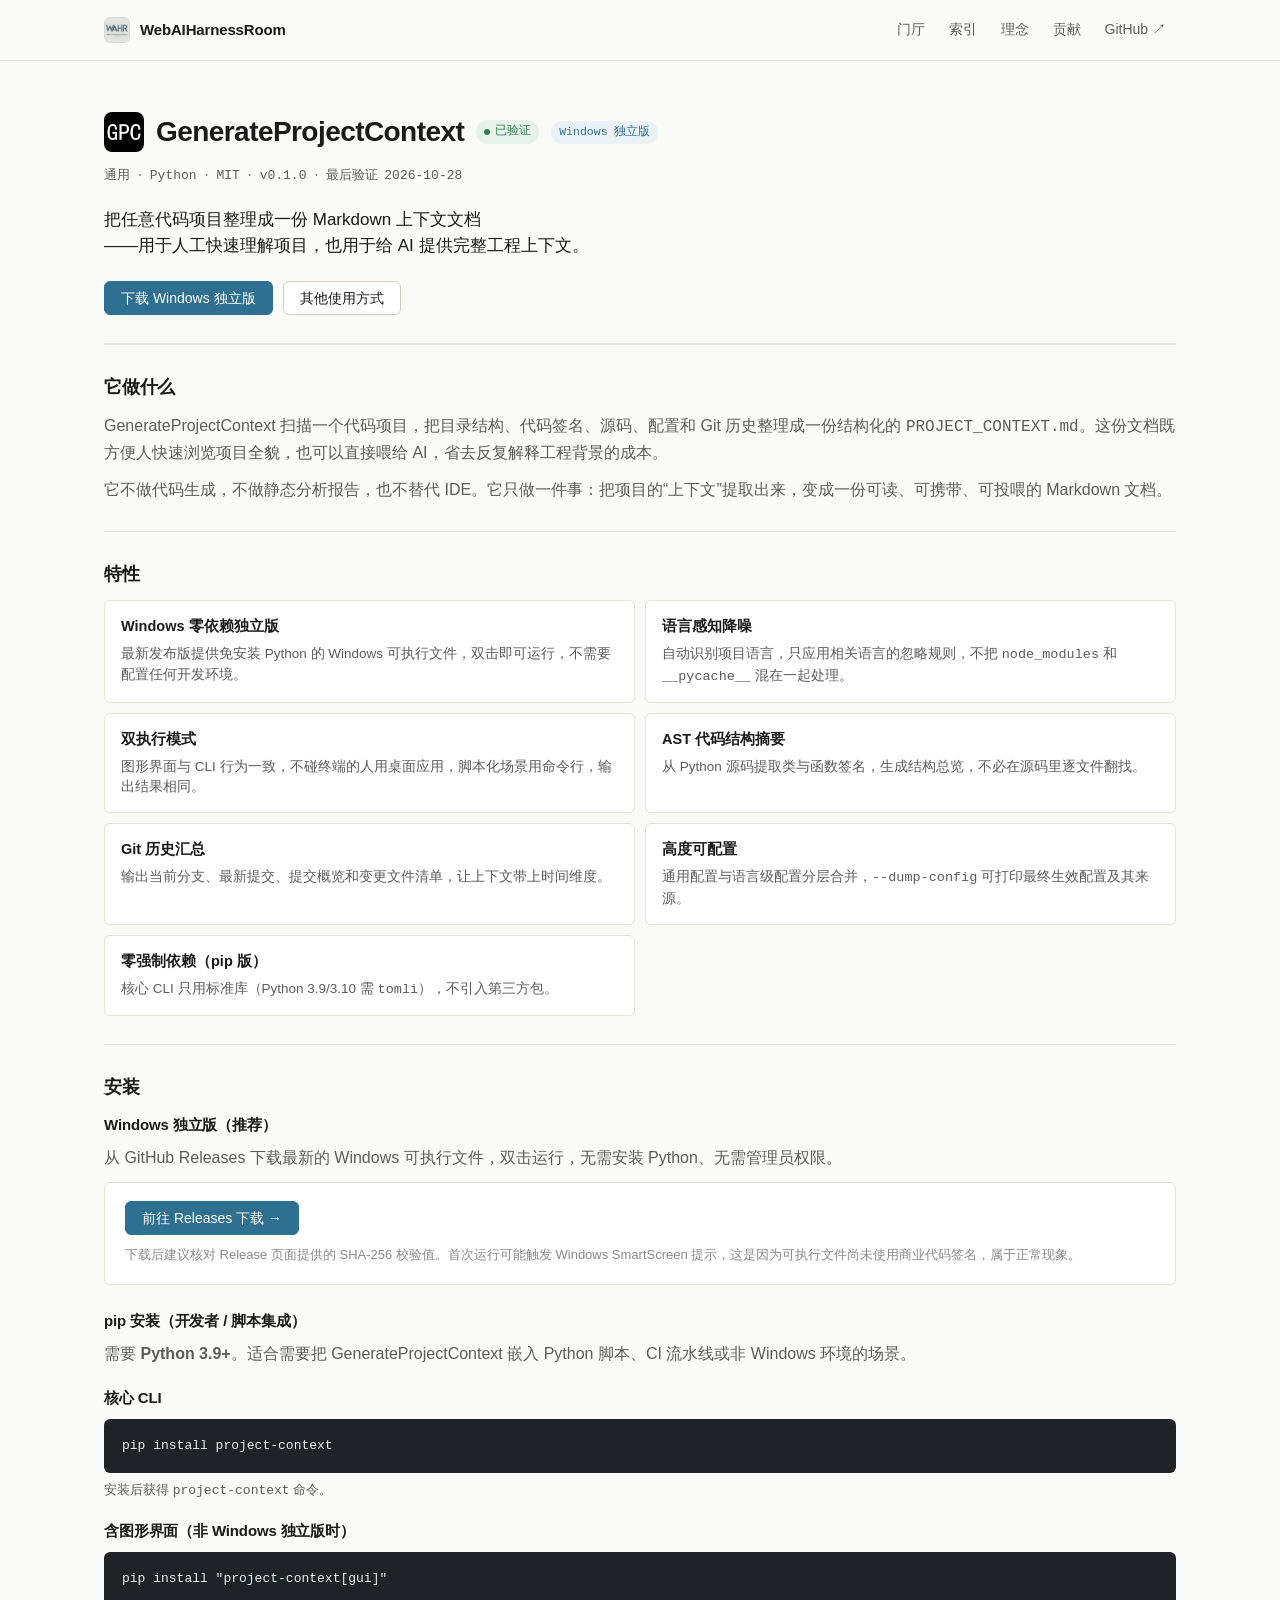
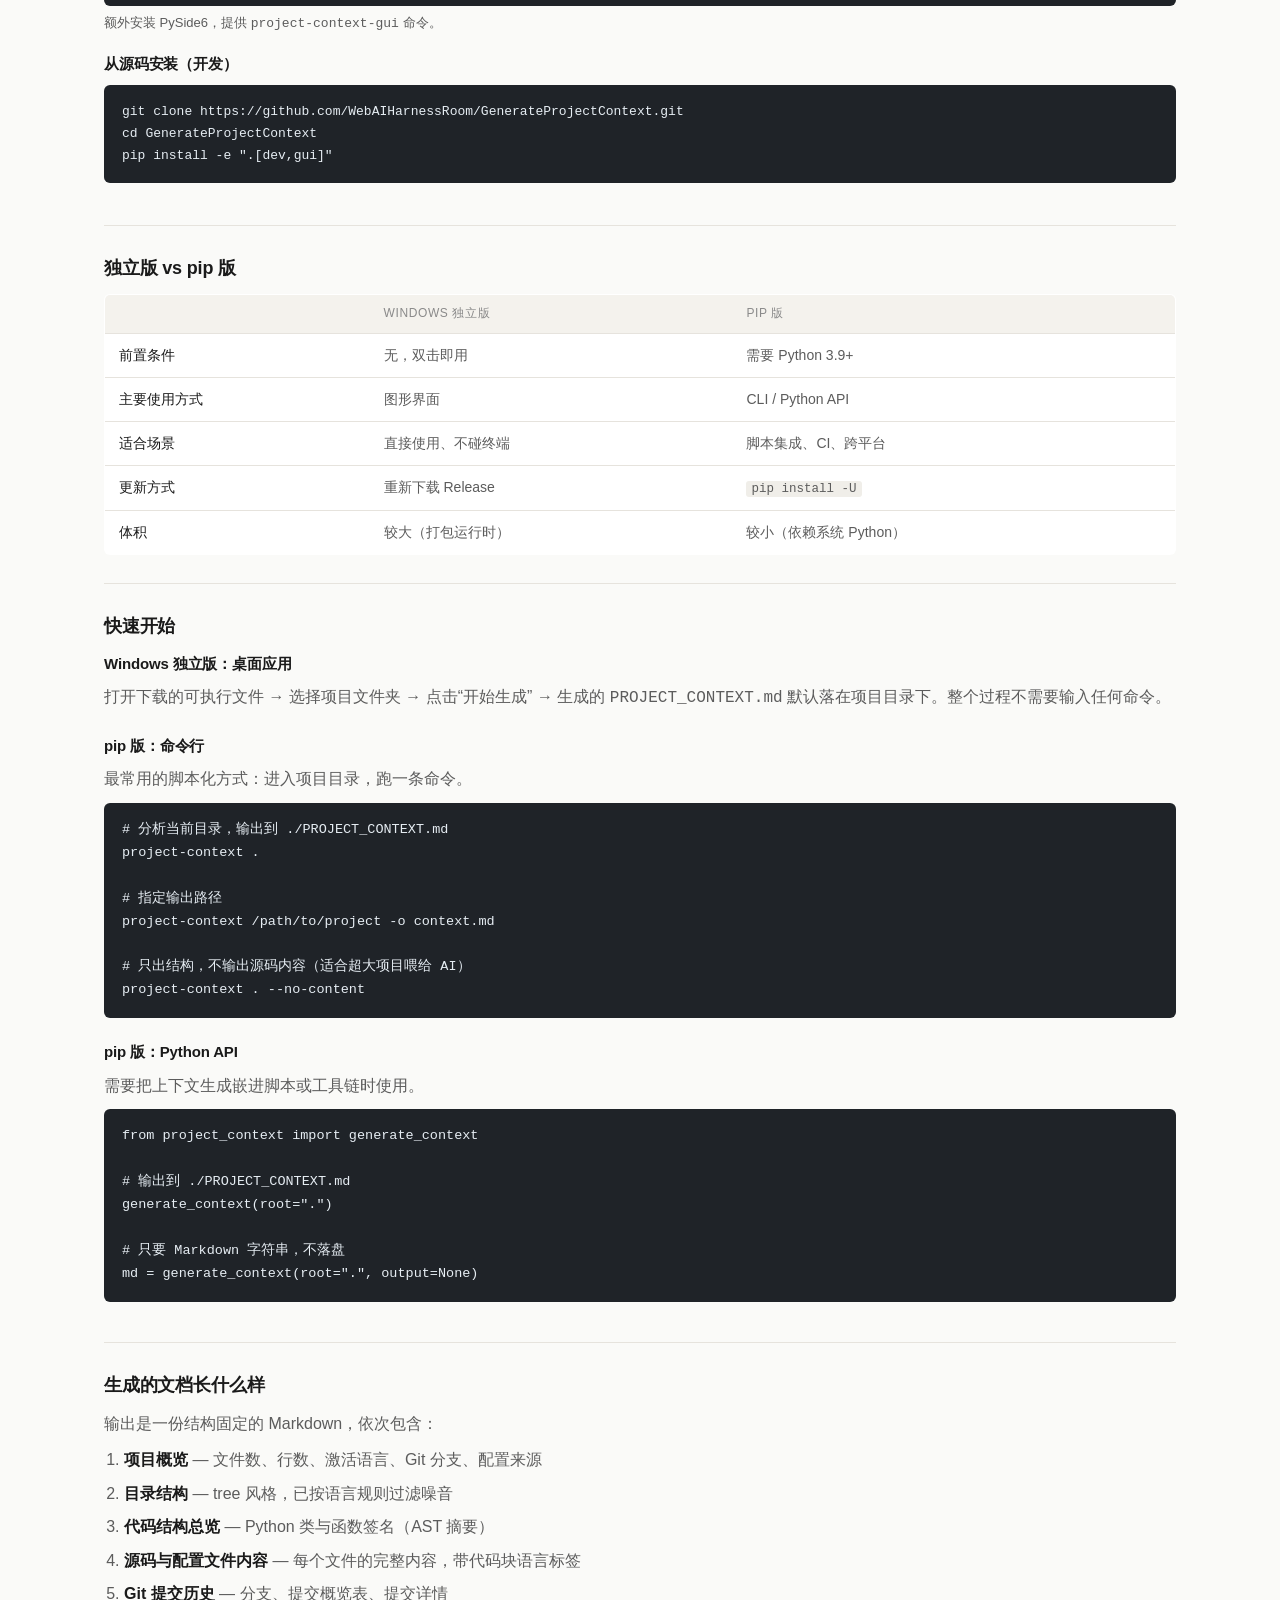
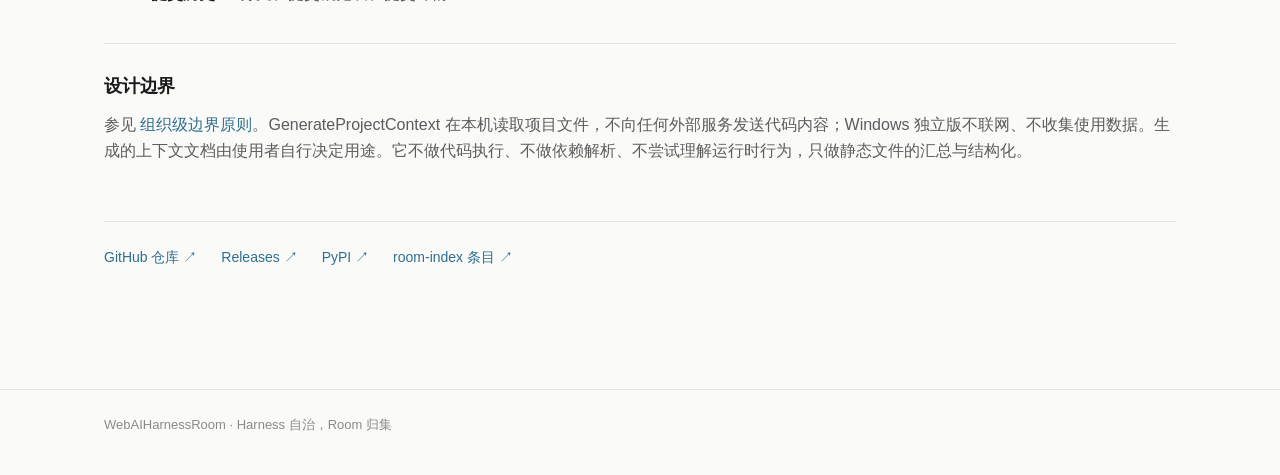
==== harness/generate-project-context/index.html @ 486e535a "门户网站第一版" ====
<!DOCTYPE html>
<html lang="zh-CN" data-base="../../">
<head>
  <meta charset="UTF-8">
  <meta name="viewport" content="width=device-width, initial-scale=1.0">
  <link rel="icon" type="image/png" href="../../assets/img/gpc.png">
  <title>GenerateProjectContext · WebAIHarnessRoom</title>
  <meta name="description" content="把任意代码项目整理成一份 Markdown 上下文文档。提供 Windows 独立版（免 Python，双击即用），也支持 CLI 和 Python API。">
  <link rel="stylesheet" href="../../assets/style.css">
</head>
<body>
  <header class="site-header">
    <div class="container header-inner">
      <a href="../../index.html" class="brand">
        <img src="../../assets/img/wahr.png" alt="" class="brand-icon" width="26" height="26">
        <span>WebAIHarnessRoom</span>
      </a>
      <nav class="site-nav">
        <a href="../../index.html">门厅</a>
        <a href="../../index/index.html">索引</a>
        <a href="../../about/index.html">理念</a>
        <a href="../../contributing/index.html">贡献</a>
        <a href="https://github.com/WebAIHarnessRoom" target="_blank" rel="noopener">GitHub ↗</a>
      </nav>
    </div>
  </header>

  <main class="container detail-page" data-harness-id="generate-project-context">
    <header class="detail-head">
      <div class="detail-title-row">
        <img src="../../assets/img/gpc.png" alt="" class="detail-icon" width="40" height="40">
        <h1>GenerateProjectContext</h1>
        <span class="badge" data-field="status"></span>
        <span class="badge badge-platform">Windows 独立版</span>
      </div>
      <p class="detail-meta">
        <span data-field="target_web_ai">通用</span>
        <span class="sep">·</span>
        <span data-field="language">Python</span>
        <span class="sep">·</span>
        <span data-field="license">MIT</span>
        <span class="sep">·</span>
        <span data-field="version">v0.1.0</span>
        <span class="sep">·</span>
        最后验证 <span data-field="last_verified">2026-10-28</span>
      </p>
      <p class="detail-tagline">把任意代码项目整理成一份 Markdown 上下文文档<br>——用于人工快速理解项目，也用于给 AI 提供完整工程上下文。</p>
      <div class="detail-actions">
        <a href="https://github.com/WebAIHarnessRoom/GenerateProjectContext/releases/latest" target="_blank" rel="noopener" class="btn-primary">下载 Windows 独立版</a>
        <a href="#quickstart" class="btn-secondary">其他使用方式</a>
      </div>
    </header>

    <section class="prose-section">
      <h2>它做什么</h2>
      <p>GenerateProjectContext 扫描一个代码项目，把目录结构、代码签名、源码、配置和 Git 历史整理成一份结构化的 <code>PROJECT_CONTEXT.md</code>。这份文档既方便人快速浏览项目全貌，也可以直接喂给 AI，省去反复解释工程背景的成本。</p>
      <p>它不做代码生成，不做静态分析报告，也不替代 IDE。它只做一件事：把项目的“上下文”提取出来，变成一份可读、可携带、可投喂的 Markdown 文档。</p>
    </section>

    <section class="prose-section">
      <h2>特性</h2>
      <ul class="feature-grid">
        <li>
          <strong>Windows 零依赖独立版</strong>
          <span>最新发布版提供免安装 Python 的 Windows 可执行文件，双击即可运行，不需要配置任何开发环境。</span>
        </li>
        <li>
          <strong>语言感知降噪</strong>
          <span>自动识别项目语言，只应用相关语言的忽略规则，不把 <code>node_modules</code> 和 <code>__pycache__</code> 混在一起处理。</span>
        </li>
        <li>
          <strong>双执行模式</strong>
          <span>图形界面与 CLI 行为一致，不碰终端的人用桌面应用，脚本化场景用命令行，输出结果相同。</span>
        </li>
        <li>
          <strong>AST 代码结构摘要</strong>
          <span>从 Python 源码提取类与函数签名，生成结构总览，不必在源码里逐文件翻找。</span>
        </li>
        <li>
          <strong>Git 历史汇总</strong>
          <span>输出当前分支、最新提交、提交概览和变更文件清单，让上下文带上时间维度。</span>
        </li>
        <li>
          <strong>高度可配置</strong>
          <span>通用配置与语言级配置分层合并，<code>--dump-config</code> 可打印最终生效配置及其来源。</span>
        </li>
        <li>
          <strong>零强制依赖（pip 版）</strong>
          <span>核心 CLI 只用标准库（Python 3.9/3.10 需 <code>tomli</code>），不引入第三方包。</span>
        </li>
      </ul>
    </section>

    <section class="prose-section">
      <h2>安装</h2>

      <h3>Windows 独立版（推荐）</h3>
      <p>从 GitHub Releases 下载最新的 Windows 可执行文件，双击运行，无需安装 Python、无需管理员权限。</p>
      <div class="download-block">
        <a href="https://github.com/WebAIHarnessRoom/GenerateProjectContext/releases/latest" target="_blank" rel="noopener" class="btn-primary">前往 Releases 下载 →</a>
        <p class="install-note">下载后建议核对 Release 页面提供的 SHA-256 校验值。首次运行可能触发 Windows SmartScreen 提示，这是因为可执行文件尚未使用商业代码签名，属于正常现象。</p>
      </div>

      <h3>pip 安装（开发者 / 脚本集成）</h3>
      <p>需要 <strong>Python 3.9+</strong>。适合需要把 GenerateProjectContext 嵌入 Python 脚本、CI 流水线或非 Windows 环境的场景。</p>
      <div class="install-options">
        <div class="install-option">
          <h3>核心 CLI</h3>
          <pre class="code-block"><code>pip install project-context</code></pre>
          <p class="install-note">安装后获得 <code>project-context</code> 命令。</p>
        </div>
        <div class="install-option">
          <h3>含图形界面（非 Windows 独立版时）</h3>
          <pre class="code-block"><code>pip install "project-context[gui]"</code></pre>
          <p class="install-note">额外安装 PySide6，提供 <code>project-context-gui</code> 命令。</p>
        </div>
        <div class="install-option">
          <h3>从源码安装（开发）</h3>
          <pre class="code-block"><code>git clone https://github.com/WebAIHarnessRoom/GenerateProjectContext.git
cd GenerateProjectContext
pip install -e ".[dev,gui]"</code></pre>
        </div>
      </div>
    </section>

    <section class="prose-section compare-section">
      <h2>独立版 vs pip 版</h2>
      <table class="compare-table">
        <thead>
          <tr><th></th><th>Windows 独立版</th><th>pip 版</th></tr>
        </thead>
        <tbody>
          <tr><td>前置条件</td><td>无，双击即用</td><td>需要 Python 3.9+</td></tr>
          <tr><td>主要使用方式</td><td>图形界面</td><td>CLI / Python API</td></tr>
          <tr><td>适合场景</td><td>直接使用、不碰终端</td><td>脚本集成、CI、跨平台</td></tr>
          <tr><td>更新方式</td><td>重新下载 Release</td><td><code>pip install -U</code></td></tr>
          <tr><td>体积</td><td>较大（打包运行时）</td><td>较小（依赖系统 Python）</td></tr>
        </tbody>
      </table>
    </section>

    <section class="prose-section" id="quickstart">
      <h2>快速开始</h2>

      <h3>Windows 独立版：桌面应用</h3>
      <p>打开下载的可执行文件 → 选择项目文件夹 → 点击“开始生成” → 生成的 <code>PROJECT_CONTEXT.md</code> 默认落在项目目录下。整个过程不需要输入任何命令。</p>

      <h3>pip 版：命令行</h3>
      <p>最常用的脚本化方式：进入项目目录，跑一条命令。</p>
      <pre class="code-block"><code># 分析当前目录，输出到 ./PROJECT_CONTEXT.md
project-context .

# 指定输出路径
project-context /path/to/project -o context.md

# 只出结构，不输出源码内容（适合超大项目喂给 AI）
project-context . --no-content</code></pre>

      <h3>pip 版：Python API</h3>
      <p>需要把上下文生成嵌进脚本或工具链时使用。</p>
      <pre class="code-block"><code>from project_context import generate_context

# 输出到 ./PROJECT_CONTEXT.md
generate_context(root=".")

# 只要 Markdown 字符串，不落盘
md = generate_context(root=".", output=None)</code></pre>
    </section>

    <section class="prose-section">
      <h2>生成的文档长什么样</h2>
      <p>输出是一份结构固定的 Markdown，依次包含：</p>
      <ol class="output-structure">
        <li><strong>项目概览</strong> — 文件数、行数、激活语言、Git 分支、配置来源</li>
        <li><strong>目录结构</strong> — tree 风格，已按语言规则过滤噪音</li>
        <li><strong>代码结构总览</strong> — Python 类与函数签名（AST 摘要）</li>
        <li><strong>源码与配置文件内容</strong> — 每个文件的完整内容，带代码块语言标签</li>
        <li><strong>Git 提交历史</strong> — 分支、提交概览表、提交详情</li>
      </ol>
    </section>

    <section class="prose-section">
      <h2>设计边界</h2>
      <p>参见 <a href="../../about/index.html#boundary">组织级边界原则</a>。GenerateProjectContext 在本机读取项目文件，不向任何外部服务发送代码内容；Windows 独立版不联网、不收集使用数据。生成的上下文文档由使用者自行决定用途。它不做代码执行、不做依赖解析、不尝试理解运行时行为，只做静态文件的汇总与结构化。</p>
    </section>

    <footer class="detail-footer">
      <a href="https://github.com/WebAIHarnessRoom/GenerateProjectContext" target="_blank" rel="noopener">GitHub 仓库 ↗</a>
      <a href="https://github.com/WebAIHarnessRoom/GenerateProjectContext/releases/latest" target="_blank" rel="noopener">Releases ↗</a>
      <a href="https://pypi.org/project/project-context/" target="_blank" rel="noopener">PyPI ↗</a>
      <a href="https://github.com/WebAIHarnessRoom/room-index" target="_blank" rel="noopener">room-index 条目 ↗</a>
    </footer>
  </main>

  <footer class="site-footer">
    <div class="container"><p>WebAIHarnessRoom · Harness 自治，Room 归集</p></div>
  </footer>

  <script src="../../assets/data.js"></script>
  <script src="../../assets/app.js"></script>
</body>
</html>
---- assets/style.css ----
/* ===== Tokens ===== */
:root {
  --bg: #FAFAF8;
  --surface: #FFFFFF;
  --text: #1A1A1A;
  --text-muted: #5C5C5C;
  --text-faint: #8A8A8A;
  --border: #E6E3DD;
  --border-strong: #D2CEC6;
  --accent: #2F6F8F;
  --accent-hover: #245A75;
  --accent-soft: #EAF2F6;
  --status-verified: #2E7D4F;
  --status-verified-bg: #E7F2EB;
  --status-pending: #9A6B00;
  --status-pending-bg: #FBF1DD;
  --status-experimental: #4F6070;
  --status-experimental-bg: #E9EDF0;
  --mono: ui-monospace, SFMono-Regular, "SF Mono", Menlo, Consolas, "Liberation Mono", monospace;
  --sans: -apple-system, BlinkMacSystemFont, "Segoe UI", "PingFang SC", "Hiragino Sans GB", "Microsoft YaHei", Roboto, "Helvetica Neue", Arial, sans-serif;
  --max-width: 1120px;
  --radius: 6px;
}

/* ===== Reset ===== */
*, *::before, *::after { box-sizing: border-box; }
html { -webkit-text-size-adjust: 100%; }
body {
  margin: 0;
  background: var(--bg);
  color: var(--text);
  font-family: var(--sans);
  font-size: 16px;
  line-height: 1.65;
  -webkit-font-smoothing: antialiased;
}
a { color: var(--accent); text-decoration: none; }
a:hover { color: var(--accent-hover); text-decoration: underline; text-underline-offset: 2px; }
code { font-family: var(--mono); }

.container {
  max-width: var(--max-width);
  margin: 0 auto;
  padding: 0 24px;
}

/* ===== Header ===== */
.site-header { border-bottom: 1px solid var(--border); background: var(--bg); }
.header-inner {
  display: flex;
  align-items: center;
  justify-content: space-between;
  height: 60px;
  gap: 24px;
}
.brand {
  font-weight: 600;
  font-size: 15px;
  color: var(--text);
  letter-spacing: -0.01em;
}
.brand:hover { color: var(--text); text-decoration: none; }
.site-nav { display: flex; align-items: center; gap: 4px; font-size: 14px; }
.site-nav a {
  color: var(--text-muted);
  padding: 6px 10px;
  border-radius: var(--radius);
}
.site-nav a:hover { color: var(--text); background: rgba(0,0,0,0.035); text-decoration: none; }
.site-nav a[aria-current="page"] { color: var(--text); font-weight: 500; }

/* ===== Hero ===== */
.hero { padding: 56px 0 32px; }
.hero h1 {
  font-size: 30px;
  line-height: 1.3;
  letter-spacing: -0.02em;
  margin: 0 0 8px;
  font-weight: 650;
}
.hero-sub { margin: 0; color: var(--text-muted); font-size: 16px; max-width: 640px; }

/* ===== Status bar ===== */
.status-bar {
  display: grid;
  grid-template-columns: repeat(3, 1fr);
  border: 1px solid var(--border);
  border-radius: var(--radius);
  background: var(--surface);
  margin-bottom: 40px;
  overflow: hidden;
}
.status-item { padding: 16px 20px; border-right: 1px solid var(--border); }
.status-item:last-child { border-right: none; }
.status-value {
  font-family: var(--mono);
  font-size: 20px;
  font-weight: 600;
  color: var(--text);
  display: block;
  line-height: 1.2;
}
.status-label {
  font-size: 12px;
  color: var(--text-faint);
  text-transform: uppercase;
  letter-spacing: 0.06em;
  display: block;
  margin-top: 4px;
}

/* ===== Prose section ===== */
.prose-section { padding: 28px 0; border-top: 1px solid var(--border); }
.prose-section h2 { font-size: 18px; font-weight: 600; margin: 0 0 10px; letter-spacing: -0.01em; }
.prose-section p { margin: 0 0 10px; color: var(--text-muted); }
.prose-section p:last-child { margin-bottom: 0; }

/* ===== Harness card ===== */
.home-cards { display: grid; gap: 12px; margin-bottom: 8px; }
.harness-card {
  display: block;
  padding: 18px 20px;
  background: var(--surface);
  border: 1px solid var(--border);
  border-radius: var(--radius);
  color: var(--text);
  transition: border-color 0.15s;
}
.harness-card:hover { border-color: var(--border-strong); text-decoration: none; color: var(--text); }
.harness-card-head {
  display: flex;
  align-items: center;
  justify-content: space-between;
  gap: 12px;
  margin-bottom: 6px;
}
.harness-card-name { font-weight: 600; font-size: 16px; }
.harness-card-meta {
  font-family: var(--mono);
  font-size: 12.5px;
  color: var(--text-faint);
  display: flex;
  gap: 10px;
  margin-bottom: 8px;
}
.harness-card-tagline { color: var(--text-muted); font-size: 14.5px; margin: 0 0 10px; }
.harness-card-link { font-size: 13.5px; color: var(--accent); }
.harness-card:hover .harness-card-link { color: var(--accent-hover); }

/* ===== Badges ===== */
.badge {
  display: inline-flex;
  align-items: center;
  gap: 5px;
  font-size: 12px;
  font-family: var(--mono);
  padding: 2px 8px;
  border-radius: 999px;
  white-space: nowrap;
  font-weight: 500;
}
.badge::before { content: ""; width: 6px; height: 6px; border-radius: 50%; background: currentColor; }
.badge-verified { color: var(--status-verified); background: var(--status-verified-bg); }
.badge-pending { color: var(--status-pending); background: var(--status-pending-bg); }
.badge-experimental { color: var(--status-experimental); background: var(--status-experimental-bg); }

/* ===== Quick links ===== */
.quick-links { display: grid; grid-template-columns: repeat(3, 1fr); gap: 12px; padding: 32px 0 56px; }
.quick-link {
  display: flex;
  flex-direction: column;
  gap: 4px;
  padding: 16px 18px;
  background: var(--surface);
  border: 1px solid var(--border);
  border-radius: var(--radius);
  color: var(--text);
}
.quick-link:hover { border-color: var(--border-strong); text-decoration: none; color: var(--text); }
.quick-link-title { font-weight: 550; font-size: 14.5px; }
.quick-link-desc { font-size: 13px; color: var(--text-faint); }

/* ===== Page head ===== */
.page-head { padding: 48px 0 20px; }
.page-head h1 { font-size: 26px; letter-spacing: -0.02em; margin: 0 0 12px; font-weight: 650; }
.status-legend { display: flex; flex-wrap: wrap; align-items: center; gap: 8px; margin: 0; }
.legend-note { font-size: 13px; color: var(--text-faint); }

/* ===== Filters ===== */
.filters { display: flex; gap: 10px; margin-bottom: 16px; flex-wrap: wrap; }
.filters input[type="search"] {
  flex: 1 1 260px;
  padding: 8px 12px;
  border: 1px solid var(--border);
  border-radius: var(--radius);
  background: var(--surface);
  font: inherit;
  font-size: 14px;
  color: var(--text);
}
.filters input[type="search"]:focus,
.filters select:focus { outline: 2px solid var(--accent-soft); border-color: var(--accent); }
.filters select {
  padding: 8px 12px;
  border: 1px solid var(--border);
  border-radius: var(--radius);
  background: var(--surface);
  font: inherit;
  font-size: 14px;
  color: var(--text);
}

/* ===== Index table ===== */
.index-table {
  width: 100%;
  border-collapse: collapse;
  font-size: 14.5px;
  background: var(--surface);
  border: 1px solid var(--border);
  border-radius: var(--radius);
  overflow: hidden;
}
.index-table th {
  text-align: left;
  font-weight: 500;
  font-size: 12px;
  color: var(--text-faint);
  text-transform: uppercase;
  letter-spacing: 0.05em;
  padding: 10px 14px;
  border-bottom: 1px solid var(--border);
  background: #F4F2ED;
}
.index-table td { padding: 12px 14px; border-bottom: 1px solid var(--border); vertical-align: top; }
.index-table tr:last-child td { border-bottom: none; }
.index-table .col-name { font-weight: 550; }
.index-table .col-name a { color: var(--text); }
.index-table .col-date { font-family: var(--mono); font-size: 13px; color: var(--text-muted); white-space: nowrap; }
.index-table .col-desc { color: var(--text-muted); }

/* ===== View toggle ===== */
.view-toggle { display: flex; gap: 4px; justify-content: flex-end; margin-top: 12px; }
.toggle-btn {
  font: inherit;
  font-size: 13px;
  padding: 5px 12px;
  border: 1px solid var(--border);
  background: var(--surface);
  color: var(--text-muted);
  border-radius: var(--radius);
  cursor: pointer;
}
.toggle-btn.active { background: var(--text); color: #fff; border-color: var(--text); }
.empty-state { text-align: center; color: var(--text-faint); padding: 32px 0; font-size: 14px; }
.index-cards { display: grid; gap: 12px; }

/* ===== Detail page ===== */
.detail-page { padding-bottom: 24px; }
.detail-head { padding: 48px 0 28px; border-bottom: 1px solid var(--border); }
.detail-title-row { display: flex; align-items: center; gap: 12px; flex-wrap: wrap; }
.detail-title-row h1 { font-size: 28px; letter-spacing: -0.02em; margin: 0; font-weight: 650; }
.detail-meta {
  font-family: var(--mono);
  font-size: 13px;
  color: var(--text-muted);
  margin: 10px 0 0;
  display: flex;
  flex-wrap: wrap;
  gap: 6px;
  align-items: center;
}
.detail-meta .sep { color: var(--text-faint); }
.detail-tagline { margin: 20px 0 0; font-size: 17px; color: var(--text); max-width: 720px; line-height: 1.55; }
.detail-footer {
  display: flex;
  gap: 24px;
  padding: 24px 0 56px;
  border-top: 1px solid var(--border);
  font-size: 14px;
  margin-top: 28px;
}

/* ===== Code block ===== */
.code-block {
  background: #1F2328;
  color: #E6EDF3;
  font-family: var(--mono);
  font-size: 13.5px;
  line-height: 1.7;
  padding: 16px 18px;
  border-radius: var(--radius);
  overflow-x: auto;
  margin: 0 0 12px;
}
.code-block code { font-family: inherit; }

/* ===== Prose page ===== */
.prose-page { padding: 48px 24px 56px; max-width: 760px; }
.prose-page h1 { font-size: 28px; letter-spacing: -0.02em; margin: 0 0 28px; font-weight: 650; }
.prose-page section { margin-bottom: 36px; }
.prose-page h2 { font-size: 18px; font-weight: 600; margin: 0 0 12px; letter-spacing: -0.01em; }
.prose-page p { color: var(--text-muted); margin: 0 0 10px; }
.principle-list { margin: 0; padding-left: 20px; color: var(--text-muted); }
.principle-list li { margin-bottom: 10px; }
.principle-list strong { color: var(--text); font-weight: 600; }

/* ===== Boundary block ===== */
.boundary-block {
  background: var(--surface);
  border: 1px solid var(--border);
  border-left: 3px solid var(--status-pending);
  border-radius: var(--radius);
  padding: 20px 22px;
}
.boundary-block h2 { color: var(--text); }
.boundary-block p { color: var(--text-muted); }

/* ===== Status definitions ===== */
.status-definitions { margin: 0; }
.status-definitions dt { margin-top: 14px; }
.status-definitions dt:first-child { margin-top: 0; }
.status-definitions dd { margin: 6px 0 0; color: var(--text-muted); font-size: 14.5px; }

/* ===== Field table ===== */
.field-table { width: 100%; border-collapse: collapse; font-size: 14px; margin-top: 12px; }
.field-table th, .field-table td { text-align: left; padding: 8px 12px; border-bottom: 1px solid var(--border); }
.field-table th {
  font-weight: 500;
  font-size: 12px;
  color: var(--text-faint);
  text-transform: uppercase;
  letter-spacing: 0.05em;
}
.field-table code { font-family: var(--mono); font-size: 12.5px; background: #F0EEE9; padding: 1px 5px; border-radius: 3px; }

/* ===== Footer ===== */
.site-footer { border-top: 1px solid var(--border); padding: 24px 0 40px; margin-top: 40px; }
.site-footer p { margin: 0; font-size: 13px; color: var(--text-faint); }

/* ===== Responsive ===== */
@media (max-width: 720px) {
  .header-inner { height: auto; padding: 14px 0; flex-direction: column; align-items: flex-start; gap: 10px; }
  .site-nav { flex-wrap: wrap; }
  .hero { padding: 36px 0 24px; }
  .hero h1 { font-size: 24px; }
  .status-bar { grid-template-columns: 1fr; }
  .status-item { border-right: none; border-bottom: 1px solid var(--border); }
  .status-item:last-child { border-bottom: none; }
  .quick-links { grid-template-columns: 1fr; }
  .index-table { display: block; overflow-x: auto; white-space: nowrap; }
  .detail-title-row h1 { font-size: 23px; }
}

/* ===== Detail actions ===== */
.detail-actions {
  display: flex;
  gap: 10px;
  margin-top: 22px;
  flex-wrap: wrap;
}
.btn-primary,
.btn-secondary {
  display: inline-flex;
  align-items: center;
  padding: 9px 16px;
  border-radius: var(--radius);
  font-size: 14px;
  font-weight: 500;
  line-height: 1;
}
.btn-primary {
  background: var(--accent);
  color: #fff;
  border: 1px solid var(--accent);
}
.btn-primary:hover {
  background: var(--accent-hover);
  border-color: var(--accent-hover);
  color: #fff;
  text-decoration: none;
}
.btn-secondary {
  background: var(--surface);
  color: var(--text);
  border: 1px solid var(--border-strong);
}
.btn-secondary:hover {
  border-color: var(--text-faint);
  color: var(--text);
  text-decoration: none;
}

/* ===== Feature grid ===== */
.feature-grid {
  list-style: none;
  padding: 0;
  margin: 0;
  display: grid;
  grid-template-columns: repeat(2, 1fr);
  gap: 10px;
}
.feature-grid li {
  background: var(--surface);
  border: 1px solid var(--border);
  border-radius: var(--radius);
  padding: 14px 16px;
  display: flex;
  flex-direction: column;
  gap: 5px;
}
.feature-grid li strong {
  font-size: 14.5px;
  font-weight: 600;
  color: var(--text);
}
.feature-grid li span {
  font-size: 13.5px;
  color: var(--text-muted);
  line-height: 1.55;
}

/* ===== Install options ===== */
.install-options {
  display: grid;
  gap: 14px;
  margin-top: 14px;
}
.install-option h3 {
  font-size: 14px;
  font-weight: 600;
  margin: 0 0 8px;
  color: var(--text);
}
.install-option .code-block {
  margin-bottom: 6px;
  font-size: 13px;
}
.install-note {
  margin: 0;
  font-size: 13px;
  color: var(--text-faint);
}

/* ===== Quickstart subheads ===== */
.prose-section h3 {
  font-size: 15px;
  font-weight: 600;
  margin: 22px 0 8px;
  color: var(--text);
  letter-spacing: -0.01em;
}
.prose-section h3:first-of-type { margin-top: 4px; }

/* ===== Output structure ===== */
.output-structure {
  margin: 0;
  padding-left: 20px;
  color: var(--text-muted);
}
.output-structure li {
  margin-bottom: 8px;
  line-height: 1.6;
}
.output-structure li strong {
  color: var(--text);
  font-weight: 600;
}

/* ===== Detail footer 扩展 ===== */
.detail-footer {
  flex-wrap: wrap;
  gap: 16px 24px;
}

/* ===== Responsive ===== */
@media (max-width: 720px) {
  .feature-grid { grid-template-columns: 1fr; }
  .detail-actions { flex-direction: column; align-items: stretch; }
  .btn-primary, .btn-secondary { justify-content: center; }
}

/* ===== Platform badge ===== */
.badge-platform {
  color: var(--accent);
  background: var(--accent-soft);
  font-family: var(--mono);
  font-size: 11.5px;
}
.badge-platform::before { display: none; }

/* ===== Download block ===== */
.download-block {
  background: var(--surface);
  border: 1px solid var(--border);
  border-radius: var(--radius);
  padding: 18px 20px;
  margin: 10px 0 24px;
}
.download-block .btn-primary {
  display: inline-flex;
  margin-bottom: 10px;
}
.download-block .install-note {
  margin: 0;
  font-size: 13px;
  color: var(--text-faint);
  line-height: 1.6;
}

/* ===== Compare table ===== */
.compare-section { margin-top: 8px; }
.compare-table {
  width: 100%;
  border-collapse: collapse;
  font-size: 14px;
  background: var(--surface);
  border: 1px solid var(--border);
  border-radius: var(--radius);
  overflow: hidden;
  margin-top: 10px;
}
.compare-table th {
  text-align: left;
  font-weight: 500;
  font-size: 12px;
  color: var(--text-faint);
  text-transform: uppercase;
  letter-spacing: 0.05em;
  padding: 9px 14px;
  border-bottom: 1px solid var(--border);
  background: #F4F2ED;
}
.compare-table td {
  padding: 10px 14px;
  border-bottom: 1px solid var(--border);
  color: var(--text-muted);
}
.compare-table tr:last-child td { border-bottom: none; }
.compare-table td:first-child {
  color: var(--text);
  font-weight: 500;
  white-space: nowrap;
}
.compare-table code {
  font-family: var(--mono);
  font-size: 12.5px;
  background: #F0EEE9;
  padding: 1px 5px;
  border-radius: 3px;
}

/* ===== Responsive ===== */
@media (max-width: 720px) {
  .compare-table { display: block; overflow-x: auto; white-space: nowrap; }
  .download-block .btn-primary { width: 100%; justify-content: center; }
}

/* ===== Brand icon ===== */
.brand {
  display: inline-flex;
  align-items: center;
  gap: 10px;
}
.brand-icon {
  width: 26px;
  height: 26px;
  border-radius: 6px;
  flex-shrink: 0;
  display: block;
  object-fit: contain;
}

/* ===== Harness card icon ===== */
.harness-card-head {
  gap: 10px;
}
.harness-card-head .harness-card-name {
  flex: 1;
  min-width: 0;
}
.card-icon {
  width: 32px;
  height: 32px;
  border-radius: 6px;
  flex-shrink: 0;
  display: block;
  object-fit: contain;
}

/* ===== Detail icon ===== */
.detail-icon {
  width: 40px;
  height: 40px;
  border-radius: 8px;
  flex-shrink: 0;
  display: block;
  object-fit: contain;
}
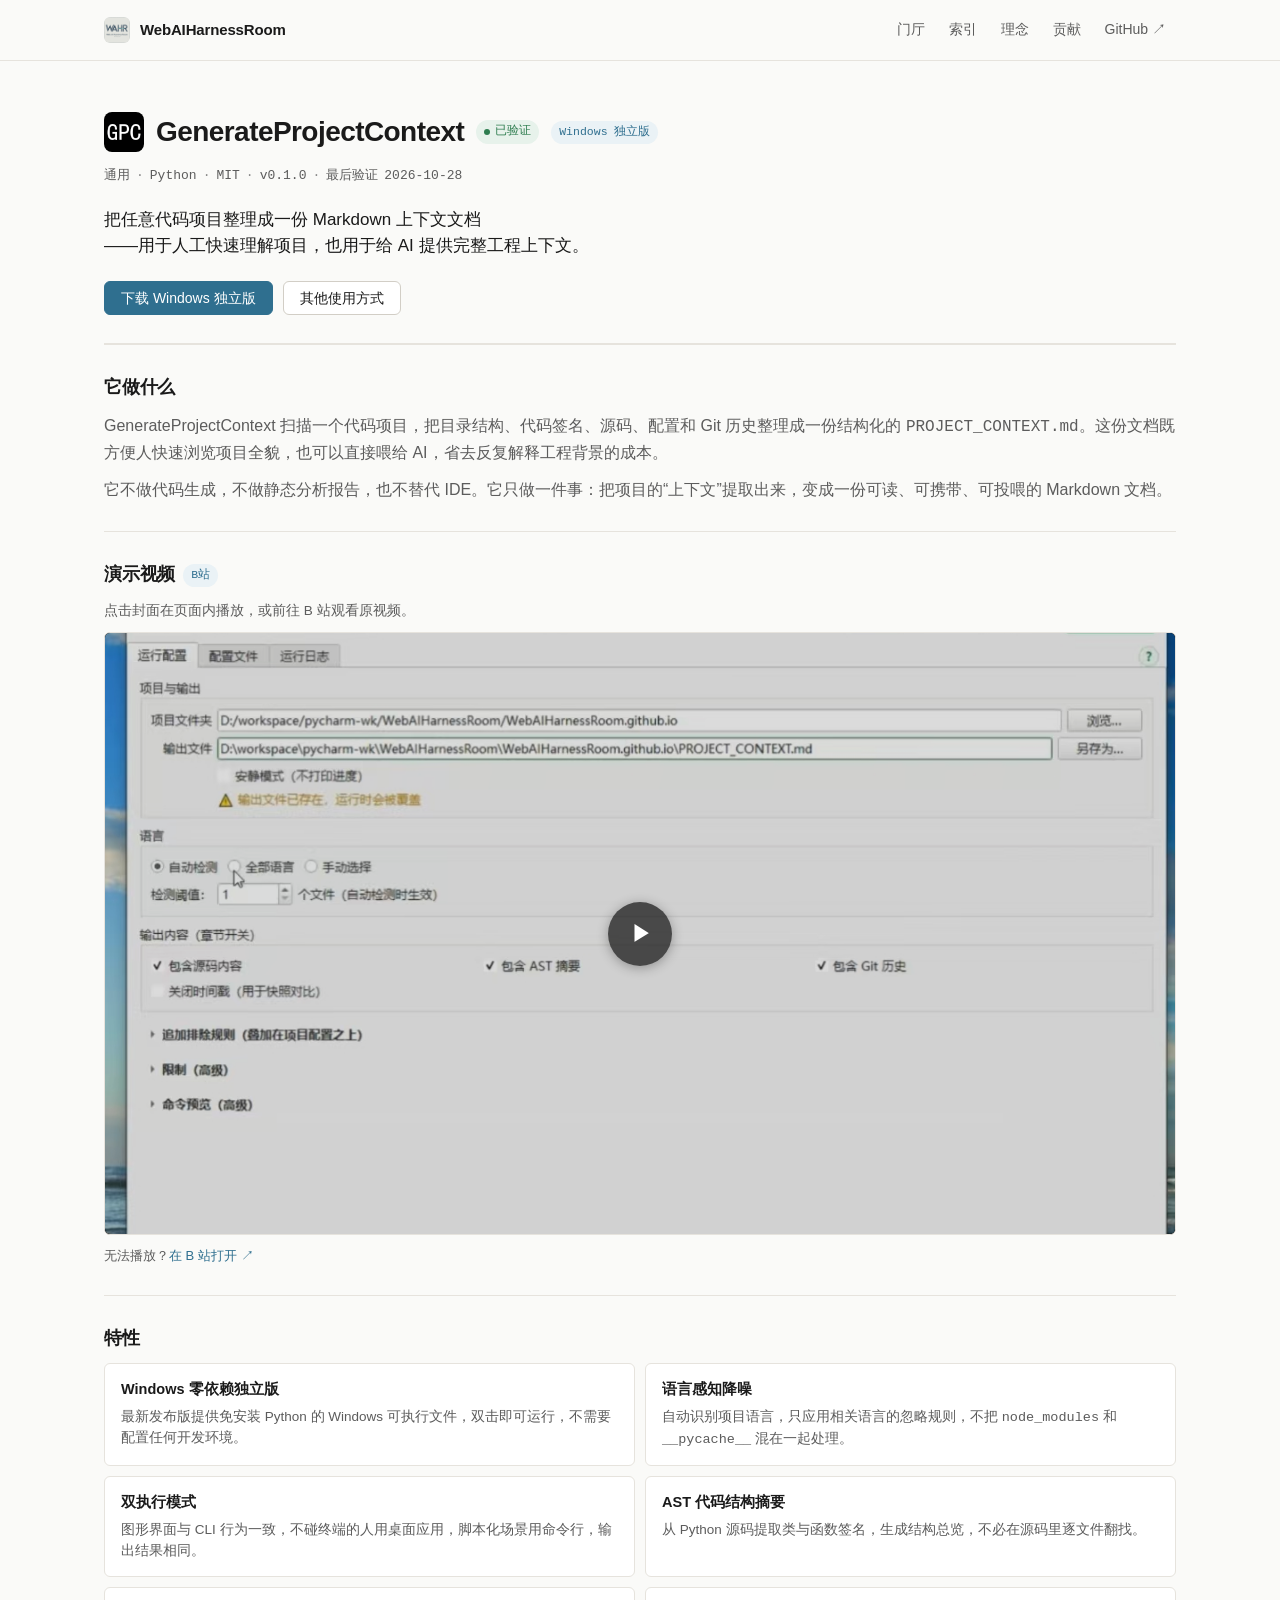
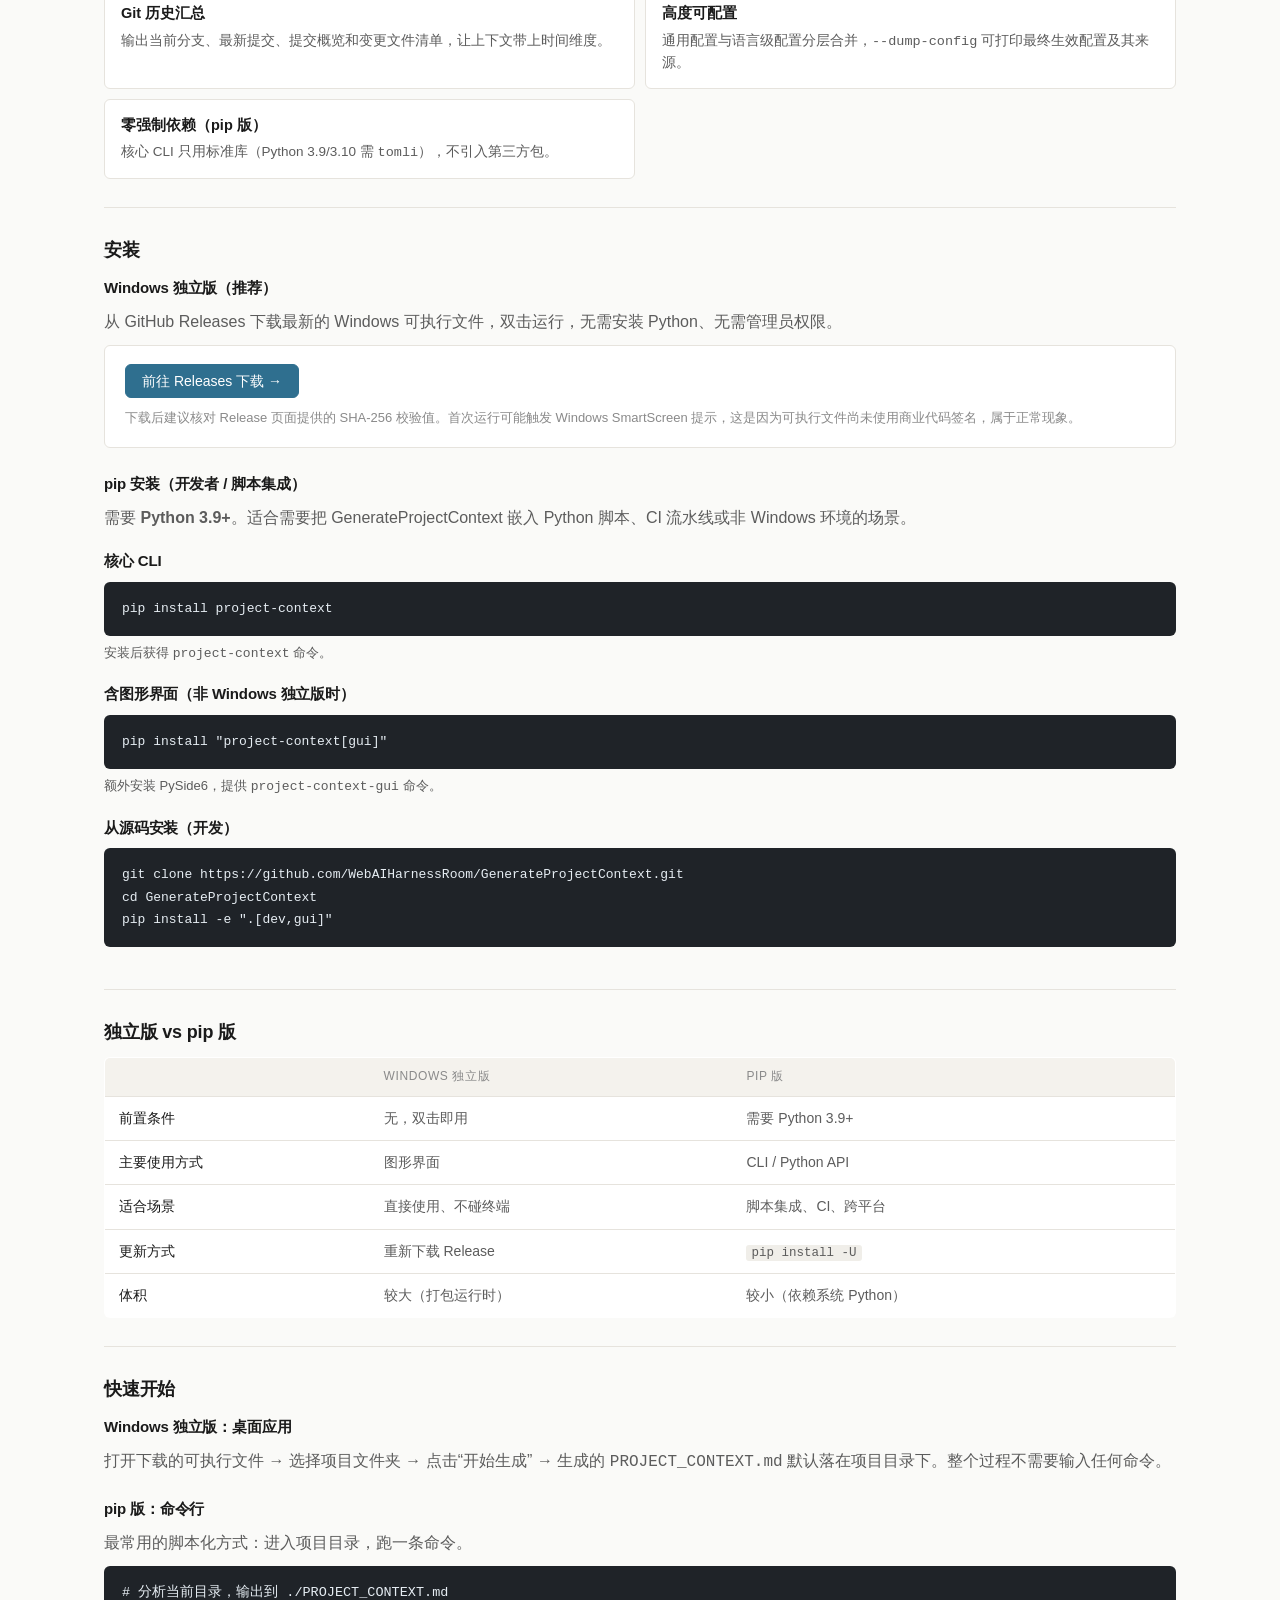
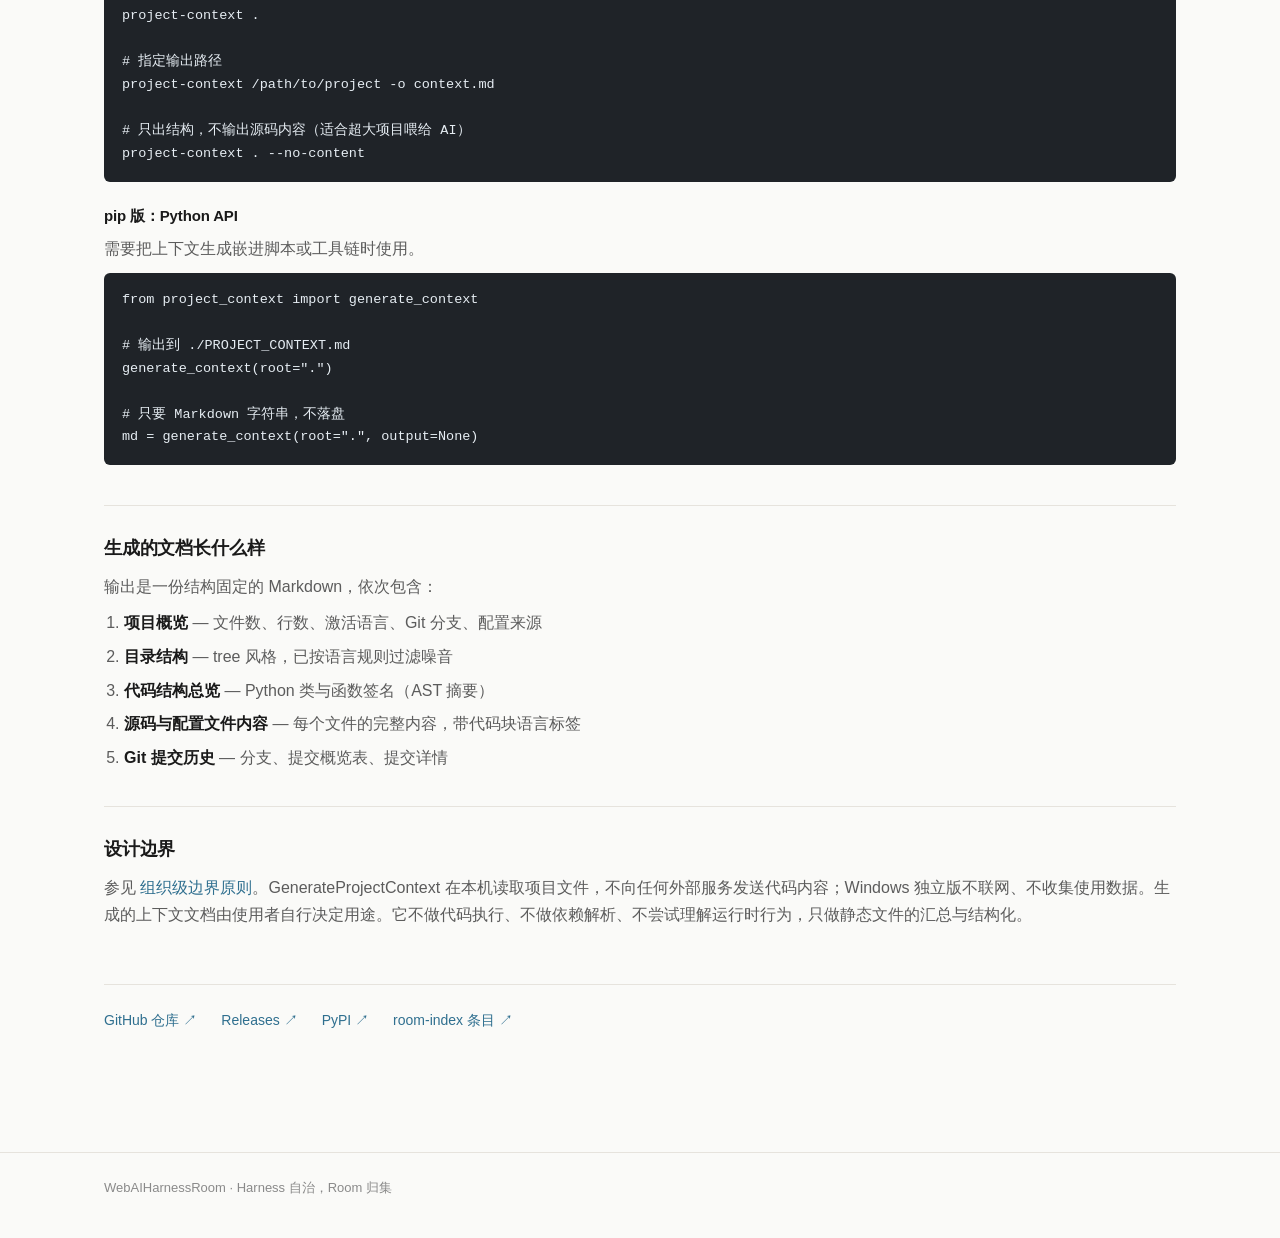
==== commit 7a311b1e: "'增加gcp和mkstruct的演示视频内容'" ====
--- a/harness/generate-project-context/index.html
+++ b/harness/generate-project-context/index.html
@@ -57,6 +57,22 @@
       <p>它不做代码生成，不做静态分析报告，也不替代 IDE。它只做一件事：把项目的“上下文”提取出来，变成一份可读、可携带、可投喂的 Markdown 文档。</p>
     </section>
 
+    <section class="prose-section video-section">
+      <h2>演示视频 <span class="badge badge-platform">B站</span></h2>
+      <p class="video-note">点击封面在页面内播放，或前往 B 站观看原视频。</p>
+
+      <div class="video-embed" data-bvid="BV1ov436wEbv">
+        <button class="video-poster" type="button" aria-label="播放 GenerateProjectContext 演示视频">
+          <img src="../../assets/img/video-gpc.jpg" alt="GenerateProjectContext 演示视频封面" loading="lazy">
+          <span class="video-play" aria-hidden="true">▶</span>
+        </button>
+      </div>
+
+      <p class="video-fallback">
+        无法播放？<a href="https://www.bilibili.com/video/BV1ov436wEbv" target="_blank" rel="noopener">在 B 站打开 ↗</a>
+      </p>
+    </section>
+
     <section class="prose-section">
       <h2>特性</h2>
       <ul class="feature-grid">
--- a/assets/style.css
+++ b/assets/style.css
@@ -595,4 +595,105 @@
   flex-shrink: 0;
   display: block;
   object-fit: contain;
+}
+
+/* ===== Video embed ===== */
+.video-section h2 {
+  display: flex;
+  align-items: center;
+  gap: 8px;
+}
+.video-note {
+  font-size: 13.5px;
+  color: var(--text-faint);
+  margin: 0 0 12px;
+}
+
+.video-embed {
+  position: relative;
+  width: 100%;
+  aspect-ratio: 16 / 9;
+  background: #000;
+  border: 1px solid var(--border);
+  border-radius: var(--radius);
+  overflow: hidden;
+  margin: 0 0 10px;
+}
+
+.video-iframe {
+  position: absolute;
+  inset: 0;
+  width: 100%;
+  height: 100%;
+  border: 0;
+  display: block;
+}
+
+.video-poster {
+  position: absolute;
+  inset: 0;
+  width: 100%;
+  height: 100%;
+  padding: 0;
+  border: 0;
+  margin: 0;
+  background: #111;
+  cursor: pointer;
+  display: block;
+  overflow: hidden;
+  color: #fff;
+}
+
+.video-poster img {
+  width: 100%;
+  height: 100%;
+  object-fit: cover;
+  display: block;
+  opacity: 0.85;
+  transition: opacity 0.15s, transform 0.3s;
+}
+
+.video-poster:hover img,
+.video-poster:focus-visible img {
+  opacity: 1;
+  transform: scale(1.02);
+}
+
+.video-play {
+  position: absolute;
+  left: 50%;
+  top: 50%;
+  transform: translate(-50%, -50%);
+  width: 64px;
+  height: 64px;
+  border-radius: 50%;
+  background: rgba(0, 0, 0, 0.65);
+  display: flex;
+  align-items: center;
+  justify-content: center;
+  font-size: 22px;
+  padding-left: 4px;
+  box-shadow: 0 2px 12px rgba(0, 0, 0, 0.3);
+  transition: background 0.15s, transform 0.15s;
+}
+
+.video-poster:hover .video-play,
+.video-poster:focus-visible .video-play {
+  background: var(--accent);
+  transform: translate(-50%, -50%) scale(1.05);
+}
+
+.video-poster:focus-visible {
+  outline: 2px solid var(--accent);
+  outline-offset: 2px;
+}
+
+.video-fallback {
+  font-size: 13px;
+  color: var(--text-faint);
+  margin: 0;
+}
+
+@media (max-width: 720px) {
+  .video-play { width: 52px; height: 52px; font-size: 18px; }
 }
